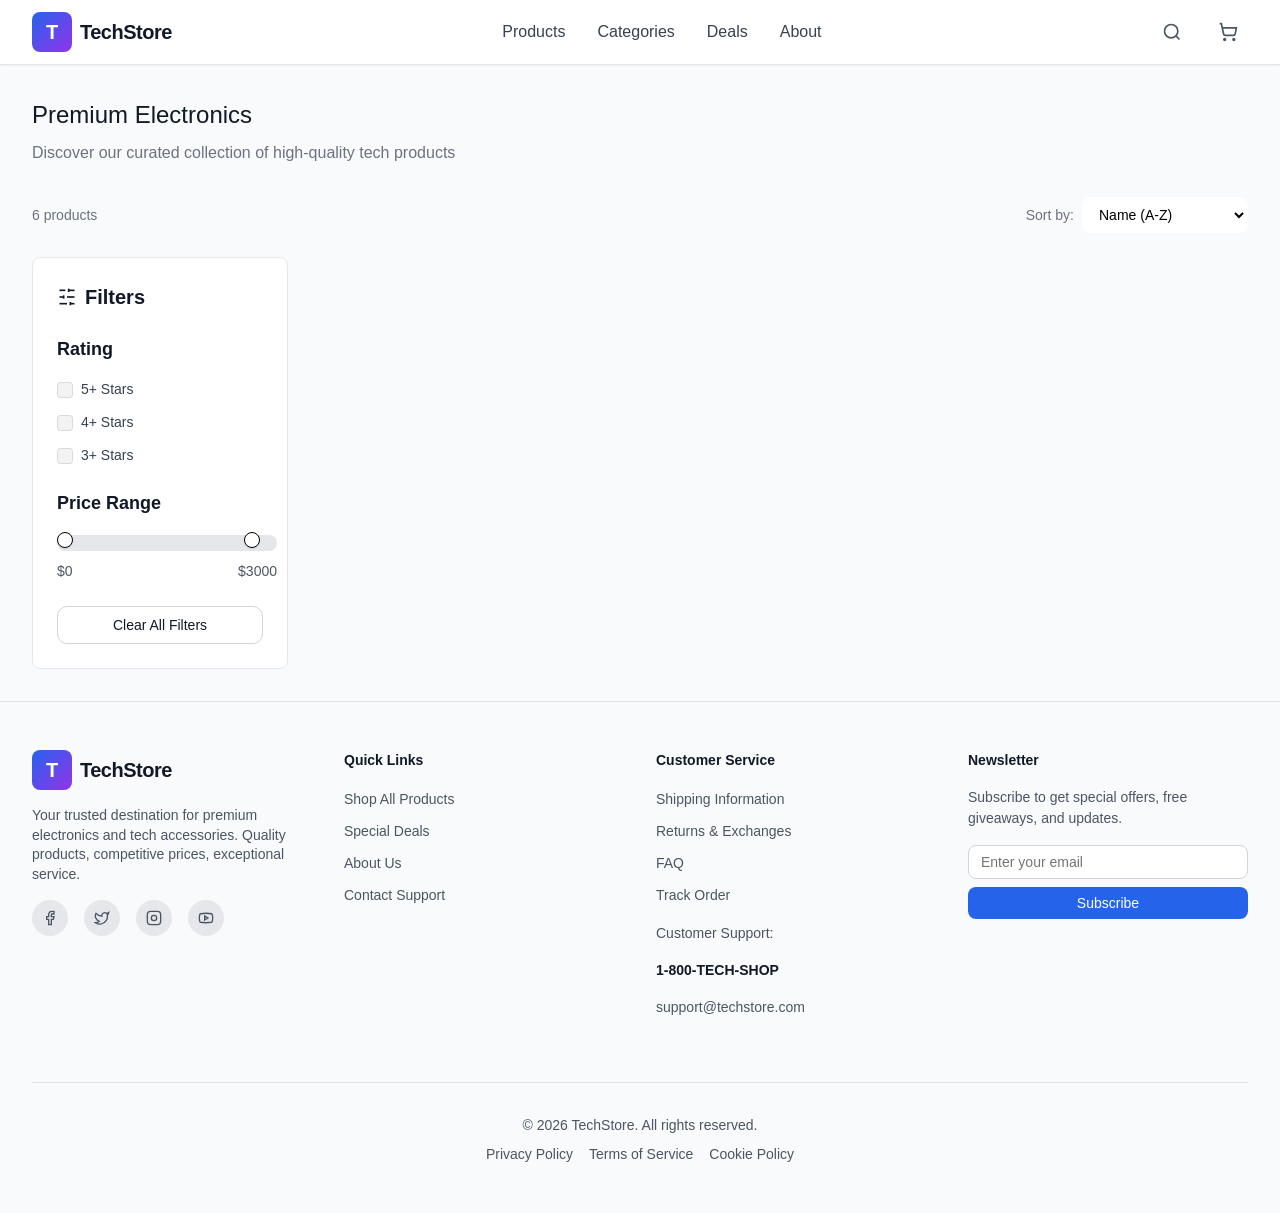
==== index.html @ acad9e9a "add catalog" ====
<!DOCTYPE html>
<html lang="en">
<head>
  <meta charset="UTF-8">
  <meta name="viewport" content="width=device-width, initial-scale=1.0">
  <title>E-commerce Website Design</title>

  <link rel="stylesheet" href="css/header.css">
  <link rel="stylesheet" href="css/footer.css">
  <link rel="stylesheet" href="css/catalog.css">
</head>
<body>

<div class="page-wrapper">

  <!--header-->
  <header class="site-header"></header>

  <!--main-->
  <main class="catalog-main">
    <div class="container">
      <div class="catalog-heading">
        <h1>Premium Electronics</h1>
        <p>Discover our curated collection of high-quality tech products</p>
      </div>
      <!-- toolbar -->
      <div class="catalog-toolbar">
        <div class="toolbar-left">
          <button class="filter-btn-mobile">
            <svg viewBox="0 0 24 24" fill="none" stroke="currentColor">
              <line x1="21" y1="4" x2="14" y2="4"></line>
              <line x1="10" y1="4" x2="3" y2="4"></line>
              <line x1="21" y1="12" x2="12" y2="12"></line>
              <line x1="8" y1="12" x2="3" y2="12"></line>
              <line x1="21" y1="20" x2="16" y2="20"></line>
              <line x1="12" y1="20" x2="3" y2="20"></line>
              <line x1="14" y1="2" x2="14" y2="6"></line>
              <line x1="8" y1="10" x2="8" y2="14"></line>
              <line x1="16" y1="18" x2="16" y2="22"></line>
            </svg>
            Filters
          </button>
          <span class="products-count" id="productsCount">6 products</span>
        </div>

        <div class="toolbar-right">
          <span>Sort by:</span>
          <select id="sortSelect" class="sort-select">
            <option value="name-az">Name (A-Z)</option>
            <option value="name-za">Name (Z-A)</option>
            <option value="price-asc">Price (Low to High)</option>
            <option value="price-desc">Price (High to Low)</option>
          </select>
        </div>
      </div>
      <!--sidebar + grid-->
      <div class="catalog-layout">
        <!-- sidebar filters -->
        <aside class="sidebar">
          <div class="sidebar-inner">
            <h2 class="sidebar-title">
              <svg viewBox="0 0 24 24" fill="none" stroke="currentColor">
                <line x1="21" y1="4" x2="14" y2="4"></line>
                <line x1="10" y1="4" x2="3" y2="4"></line>
                <line x1="21" y1="12" x2="12" y2="12"></line>
                <line x1="8" y1="12" x2="3" y2="12"></line>
                <line x1="21" y1="20" x2="16" y2="20"></line>
                <line x1="12" y1="20" x2="3" y2="20"></line>
                <line x1="14" y1="2" x2="14" y2="6"></line>
                <line x1="8" y1="10" x2="8" y2="14"></line>
                <line x1="16" y1="18" x2="16" y2="22"></line>
              </svg>
              Filters
            </h2>

            <div class="filters-group">
              <!-- rating -->
              <div class="filter-section">
                <h3>Rating</h3>
                <div class="rating-options">
                  <div class="rating-option">
                    <input type="checkbox" id="rating-5" class="custom-checkbox rating-checkbox" value="5">
                    <label for="rating-5">5+ Stars</label>
                  </div>
                  <div class="rating-option">
                    <input type="checkbox" id="rating-4" class="custom-checkbox rating-checkbox" value="4">
                    <label for="rating-4">4+ Stars</label>
                  </div>
                  <div class="rating-option">
                    <input type="checkbox" id="rating-3" class="custom-checkbox rating-checkbox" value="3">
                    <label for="rating-3">3+ Stars</label>
                  </div>
                </div>
              </div>
              <!-- price range -->
              <div class="price-range-section">
                <h3>Price Range</h3>
                <div class="range-track-wrapper">
                  <div class="range-track">
                    <div class="range-active" id="rangeActive"></div>
                  </div>
                  <input type="range" id="minRange" class="range-input" min="0" max="3000" value="0">
                  <input type="range" id="maxRange" class="range-input" min="0" max="3000" value="2750">
                </div>
                <div class="price-labels">
                  <span id="minPrice">$0</span>
                  <span id="maxPrice">$3000</span>
                </div>
              </div>

              <button class="clear-filters-btn" id="clearFilters">Clear All Filters</button>

            </div>
          </div>
        </aside>

        <!-- products grid js-->
        <div class="products-area">
          <div class="products-grid" id="productsGrid">

          </div>
        </div>

      </div>
    </div>
  </main>
  <!-- footer -->
  <footer class="site-footer"></footer>
</div>

<!-- mobile filter overlay -->
<div class="filter-overlay" id="filterOverlay"></div>

<!-- mobile filter drawer -->
<div class="filter-drawer" id="filterDrawer">
  <div class="filter-drawer-header">
    <h2>Filters</h2>
    <button class="filter-drawer-close" id="filterDrawerClose" aria-label="Close filters">&#x2715;</button>
  </div>
  <div class="filter-drawer-body">

    <!-- rating -->
    <div class="filter-section">
      <h3>Rating</h3>
      <div class="rating-options">
        <div class="rating-option">
          <input type="checkbox" id="mob-rating-5" class="custom-checkbox mob-rating-checkbox" value="5">
          <label for="mob-rating-5">5+ Stars</label>
        </div>
        <div class="rating-option">
          <input type="checkbox" id="mob-rating-4" class="custom-checkbox mob-rating-checkbox" value="4">
          <label for="mob-rating-4">4+ Stars</label>
        </div>
        <div class="rating-option">
          <input type="checkbox" id="mob-rating-3" class="custom-checkbox mob-rating-checkbox" value="3">
          <label for="mob-rating-3">3+ Stars</label>
        </div>
      </div>
    </div>

    <!-- price range -->
    <div class="price-range-section">
      <h3>Price Range</h3>
      <div class="range-track-wrapper">
        <div class="range-track">
          <div class="range-active" id="mob-rangeActive"></div>
        </div>
        <input type="range" id="mob-minRange" class="range-input" min="0" max="3000" value="0">
        <input type="range" id="mob-maxRange" class="range-input" min="0" max="3000" value="2750">
      </div>
      <div class="price-labels">
        <span id="mob-minPrice">$0</span>
        <span id="mob-maxPrice">$3000</span>
      </div>
    </div>

    <button class="clear-filters-btn filter-drawer-clear" id="mobClearFilters">Clear All Filters</button>
  </div>
</div>

<script src="js/loadComponents.js"></script>
<script src="js/cart.js"></script>
<script src="js/catalog.js"></script>
<script src="js/filterDrawer.js"></script>
</body>
</html>
---- css/header.css ----
.site-header {
  position: sticky;
  top: 0;
  background: #fff;
  z-index: 10;
  width: 100%;
  border-bottom: 1px solid rgba(0, 0, 0, 0.1);
  box-shadow: 0 1px 2px rgba(0, 0, 0, 0.05);
}

.header-inner {
  display: flex;
  align-items: center;
  justify-content: space-between;
  height: 64px;
}

/*logo*/
.logo {
  display: flex;
  align-items: center;
  gap: 8px;
  color: #111827;
  text-decoration: none;
}

.logo-icon {
  display: flex;
  align-items: center;
  justify-content: center;
  width: 40px;
  height: 40px;
  border-radius: 8px;
  background: linear-gradient(135deg, #2563eb, #9333ea);
  font-weight: 700;
  font-size: 20px;
  color: #fff;
  flex-shrink: 0;
}

.logo-text {
  font-weight: 700;
  font-size: 20px;
  letter-spacing: -0.025em;
  display: none;
}

@media (min-width: 640px) {
  .logo-text {
    display: inline-block;
  }
}

/*navi*/
.main-nav {
  display: none;
  align-items: center;
  gap: 32px;
}

@media (min-width: 768px) {
  .main-nav {
    display: flex;
  }
}

.main-nav a {
  color: #374151;
  text-decoration: none;
  font-size: 16px;
  transition: color 0.15s;
}

.main-nav a:hover {
  color: #2563eb;
}

/*search*/
.header-actions {
  display: flex;
  align-items: center;
  gap: 16px;
}

.icon-btn {
  display: flex;
  align-items: center;
  justify-content: center;
  width: 40px;
  height: 40px;
  border-radius: 50%;
  background: transparent;
  border: none;
  color: #4b5563;
  cursor: pointer;
  transition: background 0.15s, color 0.15s;
  text-decoration: none;
  position: relative;
}

/**/
.cart-badge {
  display: none;
  position: absolute;
  top: 2px;
  right: 2px;
  min-width: 17px;
  height: 17px;
  padding: 0 4px;
  border-radius: 9999px;
  background: #ef4444;
  color: #fff;
  font-size: 10px;
  font-weight: 700;
  line-height: 17px;
  text-align: center;
  pointer-events: none;
}

.cart-badge.visible {
  display: block;
}

.icon-btn:hover {
  background: #f3f4f6;
  color: #111827;
}

.icon-btn svg {
  width: 20px;
  height: 20px;
  stroke-width: 2;
  flex-shrink: 0;
}

.menu-btn {
  display: flex;
}

@media (min-width: 768px) {
  .menu-btn {
    display: none;
  }
}
---- css/footer.css ----
.site-footer {
  width: 100%;
  border-top: 1px solid rgba(0, 0, 0, 0.1);
  background: #f9fafb;
  padding: 48px 0;
}

.footer-grid {
  display: grid;
  grid-template-columns: 1fr;
  gap: 32px;
}

@media (min-width: 768px) {
  .footer-grid {
    grid-template-columns: repeat(2, 1fr);
  }
}

@media (min-width: 1024px) {
  .footer-grid {
    grid-template-columns: repeat(4, 1fr);
  }
}

/*coloum 1*/
.footer-brand {
  display: flex;
  flex-direction: column;
}

.footer-logo {
  display: flex;
  align-items: center;
  gap: 8px;
  margin-bottom: 16px;
}

.footer-logo-icon {
  display: flex;
  align-items: center;
  justify-content: center;
  width: 40px;
  height: 40px;
  border-radius: 8px;
  background: linear-gradient(135deg, #2563eb, #9333ea);
  font-weight: 700;
  font-size: 20px;
  color: #fff;
  flex-shrink: 0;
}

.footer-logo-text {
  font-weight: 700;
  font-size: 20px;
  letter-spacing: -0.025em;
}

.footer-desc {
  font-size: 14px;
  color: #4b5563;
  line-height: 1.4;
  margin-bottom: 16px;
}

/*coloum 2*/
.social-links {
  display: flex;
  gap: 16px;
}

.social-link {
  display: flex;
  align-items: center;
  justify-content: center;
  width: 36px;
  height: 36px;
  border-radius: 50%;
  background: #e5e7eb;
  color: #4b5563;
  text-decoration: none;
  transition: background 0.15s, color 0.15s;
}

.social-link:hover {
  background: #2563eb;
  color: #fff;
}

.social-link svg {
  width: 16px;
  height: 16px;
  stroke-width: 2;
}

/*coloums style*/
.footer-col h3 {
  font-weight: 600;
  margin-bottom: 16px;
  font-size: 14px;
}

.footer-links {
  list-style: none;
  display: flex;
  flex-direction: column;
  gap: 8px;
}

.footer-links a {
  color: #4b5563;
  text-decoration: none;
  font-size: 14px;
  transition: color 0.15s;
}

.footer-links a:hover {
  color: #2563eb;
}

/*contact info*/
.footer-contact {
  margin-top: 16px;
  font-size: 14px;
}

.footer-contact p {
  color: #4b5563;
  margin-bottom: 4px;
}

.footer-contact .phone {
  font-weight: 600;
  color: #111827;
}

/*newsletter*/
.footer-col p {
  font-size: 14px;
  color: #4b5563;
  margin-bottom: 16px;
}

.newsletter-form {
  display: flex;
  flex-direction: column;
  gap: 8px;
}

.newsletter-form input {
  padding: 8px 12px;
  border: 1px solid #d1d5db;
  border-radius: 8px;
  font-size: 14px;
  outline: none;
  font-family: inherit;
}

.newsletter-form input:focus {
  border-color: #9ca3af;
}

.newsletter-form button {
  padding: 8px 16px;
  background: #2563eb;
  color: #fff;
  border: none;
  border-radius: 8px;
  font-size: 14px;
  cursor: pointer;
  transition: background 0.15s;
  font-family: inherit;
}

.newsletter-form button:hover {
  background: #1d4ed8;
}

/*bottom bar*/
.footer-bottom {
  display: flex;
  flex-direction: column;
  align-items: center;
  text-align: center;
  margin-top: 48px;
  padding-top: 32px;
  border-top: 1px solid rgba(0, 0, 0, 0.1);
}

.footer-bottom p {
  font-size: 14px;
  color: #4b5563;
}

.footer-bottom-links {
  margin-top: 8px;
  display: flex;
  justify-content: center;
  gap: 16px;
}

.footer-bottom-links a {
  font-size: 14px;
  color: #4b5563;
  text-decoration: none;
  transition: color 0.15s;
}

.footer-bottom-links a:hover {
  color: #2563eb;
}
---- css/catalog.css ----
*,
*::before,
*::after {
  box-sizing: border-box;
  margin: 0;
  padding: 0;
}

body {
  font-family: -apple-system, BlinkMacSystemFont, "Segoe UI", Roboto, Helvetica, Arial, sans-serif;
  color: #111827;
  line-height: 1.5;
}

.page-wrapper {
  display: flex;
  min-height: 100vh;
  flex-direction: column;
}

.container {
  max-width: 1280px;
  margin: 0 auto;
  padding: 0 16px;
}

@media (min-width: 1488px) {
  .container {
    max-width: 1536px;
  }
}

@media (min-width: 1024px) {
  .container {
    padding: 0 32px;
  }
}

/* main */

.catalog-main {
  background: #f9fafb;
  flex: 1;
}

.catalog-main .container {
  padding-top: 32px;
  padding-bottom: 32px;
}

/* page heading */
.catalog-heading {
  margin-bottom: 32px;
}

.catalog-heading h1 {
  font-size: 24px;
  font-weight: 500;
  margin-bottom: 8px;
}

.catalog-heading p {
  color: #6b7280;
  margin-top: 8px;
}

/* toolbar */
.catalog-toolbar {
  display: flex;
  flex-direction: column;
  justify-content: space-between;
  align-items: flex-start;
  gap: 16px;
  margin-bottom: 24px;
}

@media (min-width: 640px) {
  .catalog-toolbar {
    flex-direction: row;
    align-items: center;
  }
}

.toolbar-left {
  display: flex;
  align-items: center;
  gap: 12px;
}

.filter-btn-mobile {
  display: flex;
  align-items: center;
  gap: 8px;
  padding: 8px 16px;
  border: 1px solid #e5e7eb;
  border-radius: 8px;
  background: #fff;
  color: #374151;
  cursor: pointer;
  font-size: 14px;
  font-family: inherit;
}

.filter-btn-mobile:hover {
  background: #f9fafb;
}

.filter-btn-mobile svg {
  width: 20px;
  height: 20px;
  stroke-width: 2;
  flex-shrink: 0;
}

@media (min-width: 1024px) {
  .filter-btn-mobile {
    display: none;
  }
}

.products-count {
  font-size: 14px;
  color: #6b7280;
}

.toolbar-right {
  display: flex;
  align-items: center;
  gap: 8px;
}

.toolbar-right span {
  font-size: 14px;
  color: #6b7280;
}

.sort-select {
  border-radius: 8px;
  padding: 8px 12px;
  font-size: 14px;
  background: #fff;
  border: 1px solid #ffffff;
  outline: none;
  cursor: pointer;
  transition: border-color 0.15s, box-shadow 0.15s;
  font-family: inherit;
}

.sort-select:focus {
  border-color: #9ca3af;
  box-shadow: 0 0 0 1px #9ca3af;
}

/*layout*/

.catalog-layout {
  display: flex;
  gap: 32px;
}

/*sidebar*/

.sidebar {
  display: none;
  width: 256px;
  flex-shrink: 0;
}

@media (min-width: 1024px) {
  .sidebar {
    display: block;
  }
}

.sidebar-inner {
  position: sticky;
  top: 96px;
  border-radius: 8px;
  border: 1px solid #e5e7eb;
  background: #fff;
  padding: 24px;
}

.sidebar-title {
  display: flex;
  align-items: center;
  gap: 8px;
  font-size: 20px;
  font-weight: 600;
  margin-bottom: 24px;
}

.sidebar-title svg {
  width: 20px;
  height: 20px;
  stroke-width: 2;
  flex-shrink: 0;
}

.filters-group {
  display: flex;
  flex-direction: column;
  gap: 24px;
}

/* rating filter */
.filter-section h3 {
  font-weight: 600;
  font-size: 18px;
  margin-bottom: 16px;
}

.rating-options {
  display: flex;
  flex-direction: column;
  gap: 12px;
}

.rating-option {
  display: flex;
  align-items: center;
  gap: 8px;
}

/* checkbox */
.custom-checkbox {
  appearance: none;
  -webkit-appearance: none;
  width: 16px;
  height: 16px;
  border: 1px solid #0000001a;
  border-radius: 4px;
  background: #f3f3f5;
  cursor: pointer;
  position: relative;
  flex-shrink: 0;
}

.custom-checkbox:checked {
  background: #000;
  border-color: #000;
}

.custom-checkbox:checked::after {
  content: '';
  position: absolute;
  left: 4.5px;
  top: 0.8px;
  width: 6px;
  height: 10px;
  border-right: 2px solid #fff;
  border-bottom: 2px solid #fff;
  transform: rotate(45deg);
}

.rating-option label {
  font-size: 14px;
  color: #374151;
  cursor: pointer;
  user-select: none;
}

/* price range */
.price-range-section {
  width: 220px;
}

.price-range-section h3 {
  font-weight: 600;
  font-size: 18px;
  margin-bottom: 16px;
}

.range-track-wrapper {
  position: relative;
  height: 20px;
  display: flex;
  align-items: center;
}

.range-track {
  position: absolute;
  width: 100%;
  height: 16px;
  background: #e5e7eb;
  border-radius: 9999px;
  overflow: hidden;
}

.range-active {
  position: absolute;
  height: 100%;
  background: #000;
}

.range-input {
  position: absolute;
  width: 100%;
  height: 0;
  appearance: none;
  -webkit-appearance: none;
  background: none;
  pointer-events: none;
}

.range-input::-webkit-slider-thumb {
  -webkit-appearance: none;
  appearance: none;
  pointer-events: all;
  width: 16px;
  height: 16px;
  background: #fff;
  border: 1px solid #000;
  border-radius: 9999px;
  cursor: pointer;
  margin-top: -7px;
  box-shadow: 0 1px 2px rgba(0, 0, 0, 0.1);
}

.range-input::-webkit-slider-thumb:hover {
  box-shadow: 0 0 0 4px rgba(0, 0, 0, 0.1);
}

.range-input::-moz-range-thumb {
  pointer-events: all;
  width: 15px;
  height: 15px;
  background: #fff;
  border: 1px solid #000;
  border-radius: 9999px;
  cursor: pointer;
}

.price-labels {
  display: flex;
  justify-content: space-between;
  font-size: 14px;
  color: #4b5563;
  margin-top: 8px;
}

.clear-filters-btn {
  width: 100%;
  padding: 10px 16px;
  font-size: 14px;
  font-family: inherit;
  color: #111827;
  background: #fff;
  border: 1px solid #d1d5db;
  border-radius: 10px;
  cursor: pointer;
  text-align: center;
}

.clear-filters-btn:hover {
  background-color: #f3f3f5;
}

/* product grid*/

.products-area {
  flex: 1;
  min-width: 0;
}

.products-grid {
  display: grid;
  grid-template-columns: 1fr;
  gap: 24px;
}

@media (min-width: 640px) {
  .products-grid {
    grid-template-columns: repeat(2, 1fr);
  }
}

@media (min-width: 1024px) {
  .products-grid {
    grid-template-columns: repeat(3, 1fr);
  }
}

/*product card*/

.product-card {
  display: block;
  background: #fff;
  border-radius: 8px;
  overflow: hidden;
  box-shadow: 0 1px 2px rgba(0, 0, 0, 0.05);
  text-decoration: none;
  color: inherit;
  transition: box-shadow 0.2s;
}

.product-card:hover {
  box-shadow: 0 4px 6px rgba(0, 0, 0, 0.1);
}

.product-image {
  aspect-ratio: 1 / 1;
  overflow: hidden;
  background: #f3f4f6;
}

.product-image img {
  width: 100%;
  height: 100%;
  object-fit: cover;
  transition: transform 0.3s;
  display: block;
}

.product-card:hover .product-image img {
  transform: scale(1.05);
}

.product-info {
  padding: 16px;
}

.product-name {
  font-weight: 500;
  color: #111827;
  margin-bottom: 4px;
  font-size: 14px;
}

.product-rating {
  display: flex;
  align-items: center;
  gap: 8px;
  margin-bottom: 8px;
}

.stars {
  display: flex;
  font-size: 16px;
  line-height: 1;
}

.star-full {
  color: #facc15;
}

.star-empty {
  color: #d1d5db;
}

.rating-value {
  font-size: 14px;
  color: #6b7280;
}

.product-meta {
  display: flex;
  align-items: center;
  justify-content: space-between;
}

.product-price {
  font-size: 18px;
  font-weight: 700;
  color: #111827;
}

.product-category {
  font-size: 14px;
  color: #6b7280;
}

/* no results message */
.no-results {
  grid-column: 1 / -1;
  text-align: center;
  padding: 80px 0;
}

.no-results-title {
  font-size: 18px;
  font-weight: 500;
  color: #6b7280;
  margin: 0 0 8px;
}

.no-results-sub {
  font-size: 14px;
  color: #6b7280;
  margin: 0;
}

/*mobile filters*/

.filter-overlay {
  display: none;
  position: fixed;
  inset: 0;
  background: rgba(0, 0, 0, 0.5);
  z-index: 100;
  opacity: 0;
  transition: opacity 0.3s ease;
}

.filter-overlay.active {
  display: block;
  opacity: 1;
}

.filter-drawer {
  position: fixed;
  top: 0;
  left: 0;
  height: 100vh;
  width: 300px;
  max-width: 85vw;
  background: #fff;
  z-index: 101;
  display: flex;
  flex-direction: column;
  transform: translateX(-100%);
  transition: transform 0.3s ease;
  overflow-y: auto;
}

.filter-drawer.open {
  transform: translateX(0);
}

.filter-drawer-header {
  display: flex;
  align-items: center;
  justify-content: space-between;
  padding: 20px 24px;
  border-bottom: 1px solid #e5e7eb;
  flex-shrink: 0;
}

.filter-drawer-header h2 {
  font-size: 18px;
  font-weight: 600;
  margin: 0;
}

.filter-drawer-close {
  background: none;
  border: none;
  font-size: 20px;
  color: #6b7280;
  cursor: pointer;
  padding: 4px;
  line-height: 1;
  transition: color 0.15s;
}

.filter-drawer-close:hover {
  color: #111827;
}

.filter-drawer-body {
  padding: 24px;
  display: flex;
  flex-direction: column;
  gap: 28px;
  flex: 1;
}

.filter-drawer-clear {
  margin-top: auto;
  padding: 12px;
  border: 1px solid #e5e7eb;
  border-radius: 8px;
  text-align: center;
  width: 100%;
}
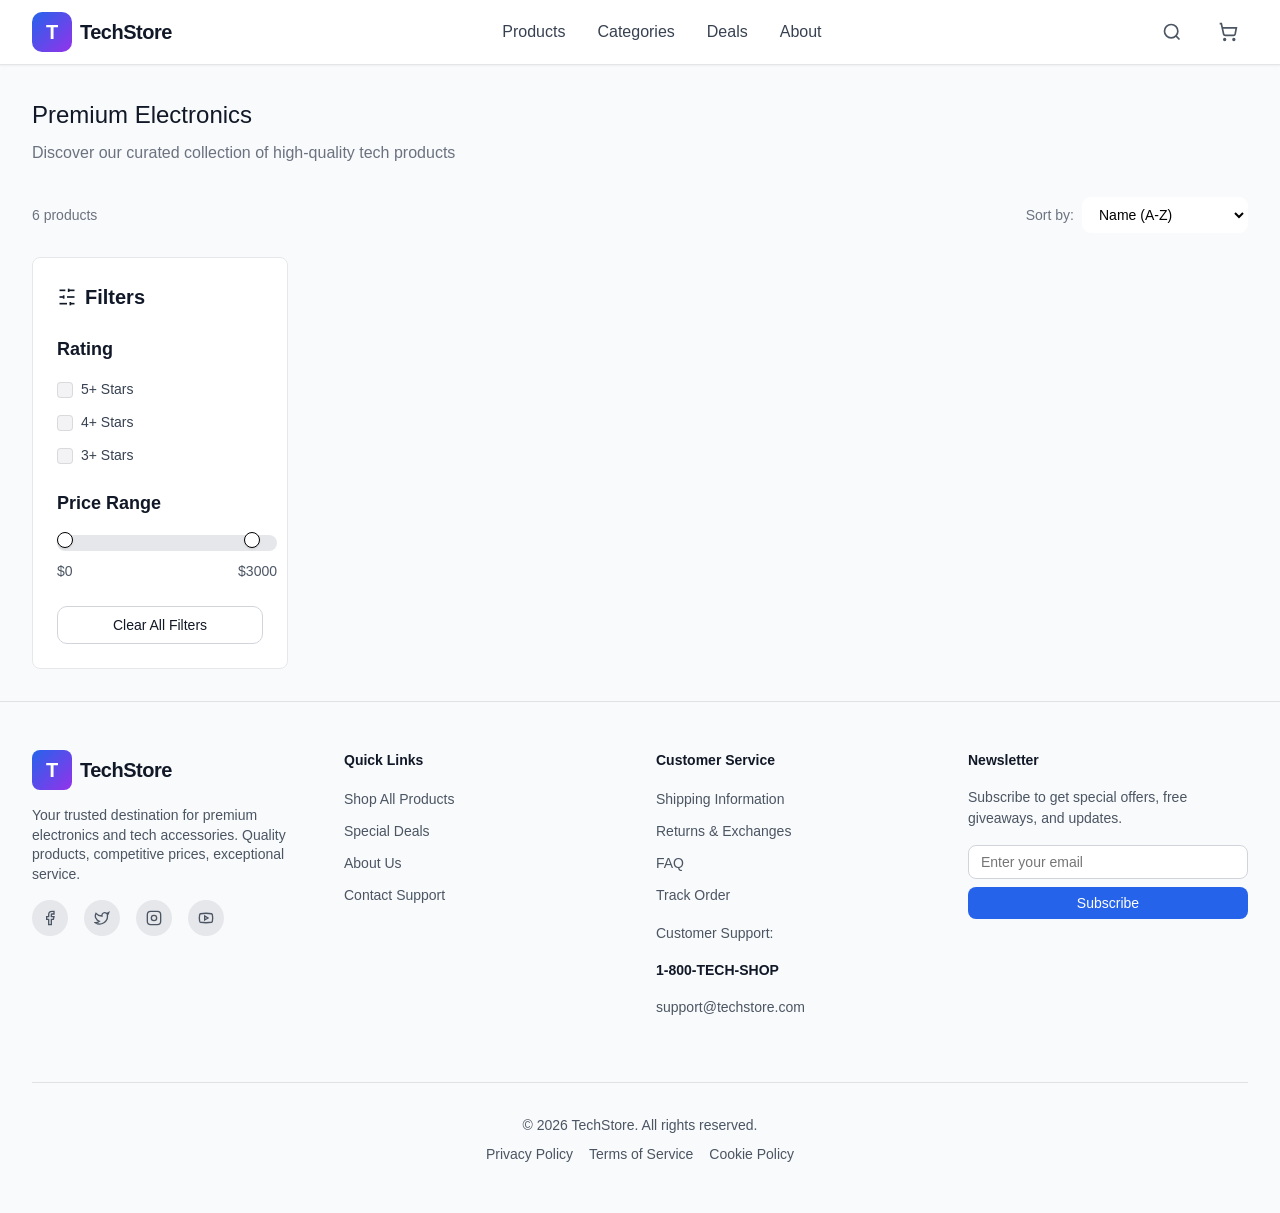
==== commit 0d2ed8bf: "add js logic in header, update loading of components and css of header" ====
--- a/index.html
+++ b/index.html
@@ -8,6 +8,7 @@
   <link rel="stylesheet" href="css/header.css">
   <link rel="stylesheet" href="css/footer.css">
   <link rel="stylesheet" href="css/catalog.css">
+  <link rel="stylesheet" href="css/productCard.css">
 </head>
 <body>
 
@@ -179,7 +180,7 @@
 </div>
 
 <script src="js/loadComponents.js"></script>
-<script src="js/cart.js"></script>
+<script src="js/header.js"></script>
 <script src="js/catalog.js"></script>
 <script src="js/filterDrawer.js"></script>
 </body>
--- a/css/header.css
+++ b/css/header.css
@@ -30,7 +30,7 @@
   justify-content: center;
   width: 40px;
   height: 40px;
-  border-radius: 8px;
+  border-radius: 10px;
   background: linear-gradient(135deg, #2563eb, #9333ea);
   font-weight: 700;
   font-size: 20px;
@@ -98,7 +98,7 @@
   position: relative;
 }
 
-/**/
+/*cart*/
 .cart-badge {
   display: none;
   position: absolute;
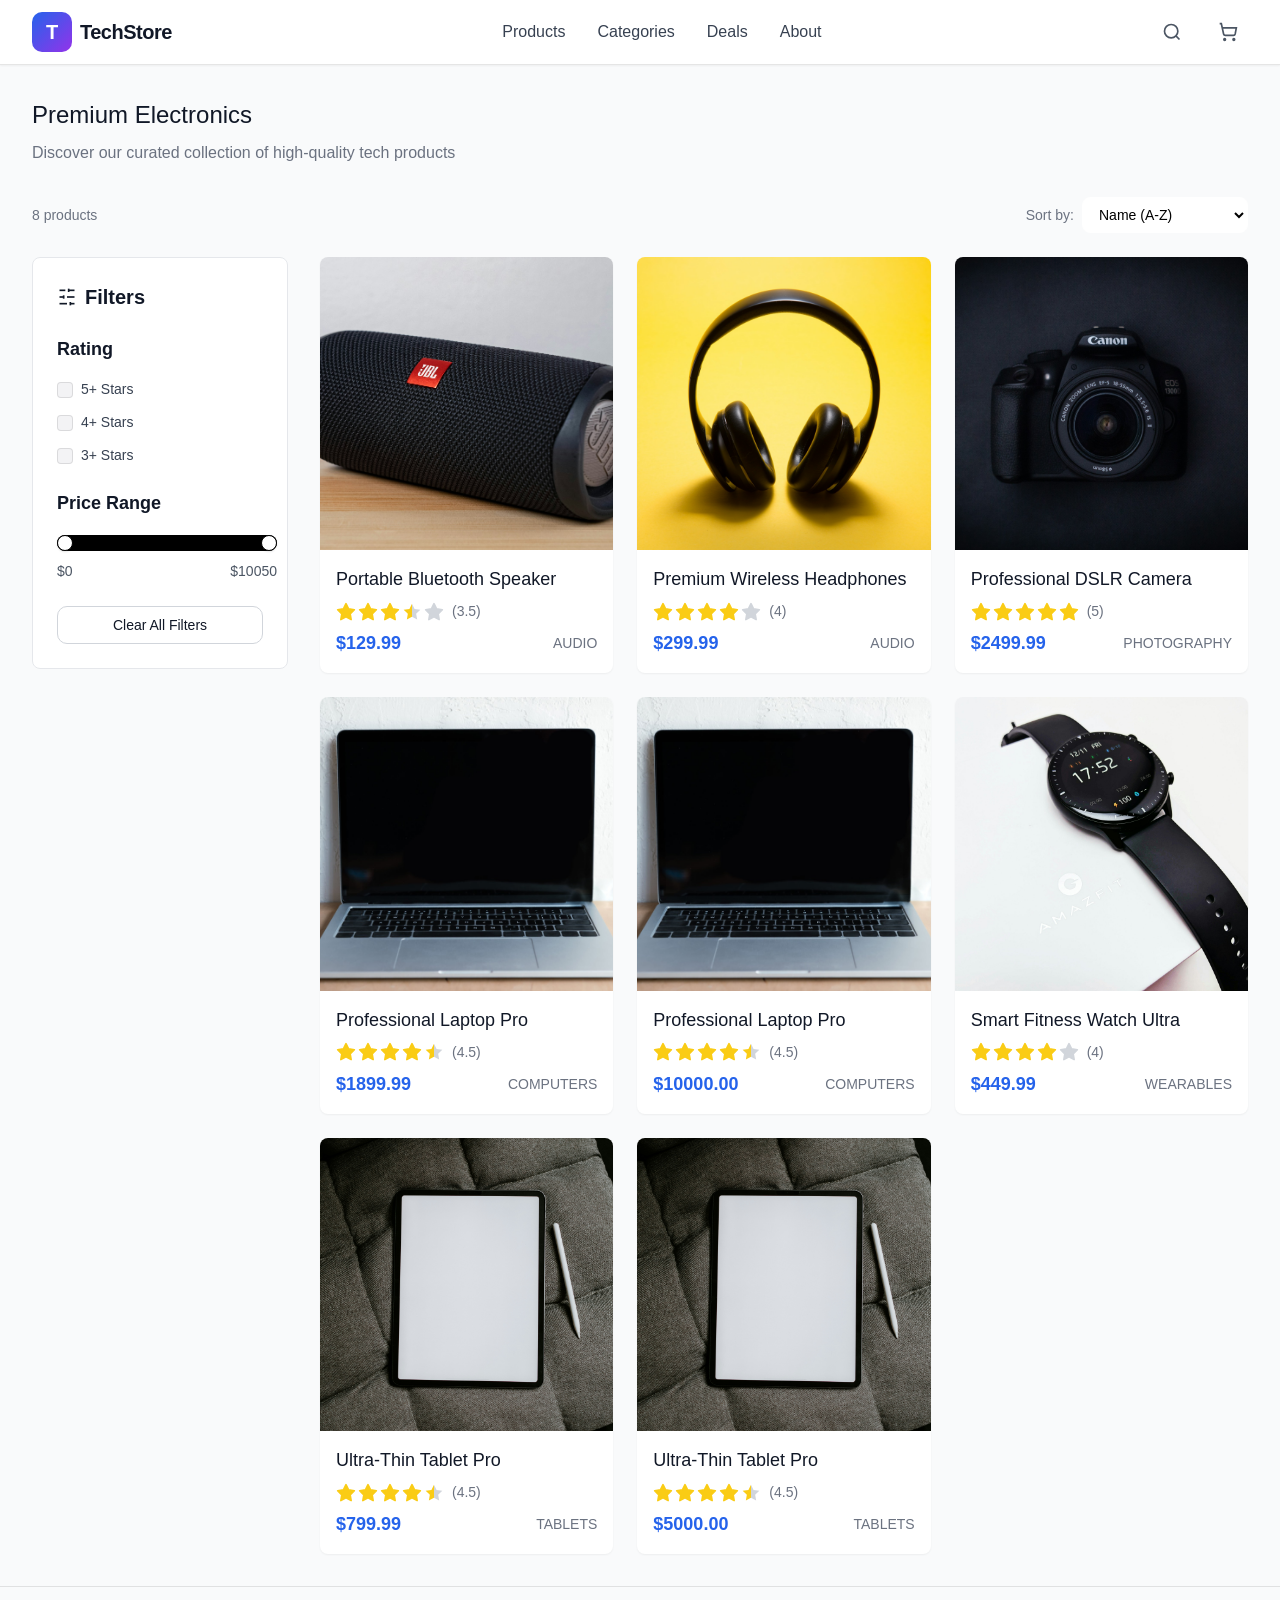
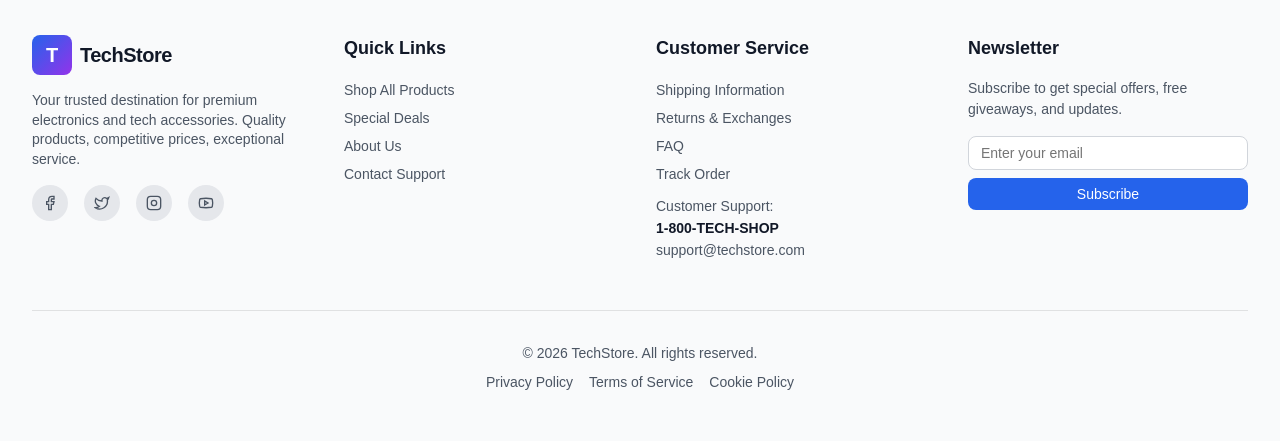
==== commit 8e0ec51c: "add sort by category" ====
--- a/index.html
+++ b/index.html
@@ -21,8 +21,8 @@
   <main class="catalog-main">
     <div class="container">
       <div class="catalog-heading">
-        <h1>Premium Electronics</h1>
-        <p>Discover our curated collection of high-quality tech products</p>
+        <h1 id="catalogTitle">Premium Electronics</h1>
+        <p id="catalogSubtitle">Discover our curated collection of high-quality tech products</p>
       </div>
       <!-- toolbar -->
       <div class="catalog-toolbar">
--- a/css/header.css
+++ b/css/header.css
@@ -102,16 +102,16 @@
 .cart-badge {
   display: none;
   position: absolute;
-  top: 2px;
-  right: 2px;
+  top: -3px;
+  left: 25px;
   min-width: 17px;
   height: 17px;
   padding: 0 4px;
   border-radius: 9999px;
-  background: #ef4444;
+  background: #155dfc;
   color: #fff;
   font-size: 10px;
-  font-weight: 700;
+  font-weight: 500;
   line-height: 17px;
   text-align: center;
   pointer-events: none;
@@ -119,11 +119,6 @@
 
 .cart-badge.visible {
   display: block;
-}
-
-.icon-btn:hover {
-  background: #f3f4f6;
-  color: #111827;
 }
 
 .icon-btn svg {
@@ -142,3 +137,63 @@
     display: none;
   }
 }
+
+/* mobile nav drawer */
+.mobile-nav {
+  display: none;
+  position: fixed;
+  top: 64px;
+  left: 0;
+  right: 0;
+  z-index: 9;
+  background: #fff;
+  overflow: hidden;
+  max-height: 0;
+  transition: max-height 0.3s ease;
+  box-shadow: 0 8px 16px rgba(0, 0, 0, 0.08);
+}
+
+.mobile-nav::before {
+  content: '';
+  display: block;
+  height: 1px;
+  background: #e5e7eb;
+  margin: 0 16px;
+}
+
+.mobile-nav.open {
+  max-height: 400px;
+}
+
+@media (max-width: 767px) {
+  .mobile-nav {
+    display: block;
+  }
+}
+
+.mobile-nav-links {
+  display: flex;
+  flex-direction: column;
+  padding: 8px 0;
+}
+
+.mobile-nav-links a {
+  padding: 8px 16px;
+  color: #364153;
+  text-decoration: none;
+  font-size: 16px;
+  font-weight: 400;
+  transition: background 0.15s, color 0.15s;
+}
+
+@media (hover: hover) {
+  .mobile-nav-links a:hover {
+    background: #f9fafb;
+    color: #2563eb;
+  }
+
+  .icon-btn:hover {
+    background: #f3f4f6;
+    color: #111827;
+  }
+}
--- a/css/footer.css
+++ b/css/footer.css
@@ -97,14 +97,14 @@
 .footer-col h3 {
   font-weight: 600;
   margin-bottom: 16px;
-  font-size: 14px;
+  font-size: 18px;
 }
 
 .footer-links {
   list-style: none;
   display: flex;
   flex-direction: column;
-  gap: 8px;
+  gap: 4px;
 }
 
 .footer-links a {
@@ -120,16 +120,18 @@
 
 /*contact info*/
 .footer-contact {
-  margin-top: 16px;
-  font-size: 14px;
-}
-
-.footer-contact p {
-  color: #4b5563;
-  margin-bottom: 4px;
-}
-
-.footer-contact .phone {
+  margin-top: 10px;
+  font-size: 14px;
+}
+
+.footer-col .footer-contact p {
+  color: #4b5563;
+  margin-top: 0;
+  margin-bottom: 1px;
+}
+
+.footer-col .footer-contact .phone {
+  margin-bottom: 1px;
   font-weight: 600;
   color: #111827;
 }
--- a/css/catalog.css
+++ b/css/catalog.css
@@ -296,7 +296,7 @@
 .range-input {
   position: absolute;
   width: 100%;
-  height: 0;
+  height: 100%;
   appearance: none;
   -webkit-appearance: none;
   background: none;
@@ -313,7 +313,6 @@
   border: 1px solid #000;
   border-radius: 9999px;
   cursor: pointer;
-  margin-top: -7px;
   box-shadow: 0 1px 2px rgba(0, 0, 0, 0.1);
 }
 
@@ -379,115 +378,6 @@
   .products-grid {
     grid-template-columns: repeat(3, 1fr);
   }
-}
-
-/*product card*/
-
-.product-card {
-  display: block;
-  background: #fff;
-  border-radius: 8px;
-  overflow: hidden;
-  box-shadow: 0 1px 2px rgba(0, 0, 0, 0.05);
-  text-decoration: none;
-  color: inherit;
-  transition: box-shadow 0.2s;
-}
-
-.product-card:hover {
-  box-shadow: 0 4px 6px rgba(0, 0, 0, 0.1);
-}
-
-.product-image {
-  aspect-ratio: 1 / 1;
-  overflow: hidden;
-  background: #f3f4f6;
-}
-
-.product-image img {
-  width: 100%;
-  height: 100%;
-  object-fit: cover;
-  transition: transform 0.3s;
-  display: block;
-}
-
-.product-card:hover .product-image img {
-  transform: scale(1.05);
-}
-
-.product-info {
-  padding: 16px;
-}
-
-.product-name {
-  font-weight: 500;
-  color: #111827;
-  margin-bottom: 4px;
-  font-size: 14px;
-}
-
-.product-rating {
-  display: flex;
-  align-items: center;
-  gap: 8px;
-  margin-bottom: 8px;
-}
-
-.stars {
-  display: flex;
-  font-size: 16px;
-  line-height: 1;
-}
-
-.star-full {
-  color: #facc15;
-}
-
-.star-empty {
-  color: #d1d5db;
-}
-
-.rating-value {
-  font-size: 14px;
-  color: #6b7280;
-}
-
-.product-meta {
-  display: flex;
-  align-items: center;
-  justify-content: space-between;
-}
-
-.product-price {
-  font-size: 18px;
-  font-weight: 700;
-  color: #111827;
-}
-
-.product-category {
-  font-size: 14px;
-  color: #6b7280;
-}
-
-/* no results message */
-.no-results {
-  grid-column: 1 / -1;
-  text-align: center;
-  padding: 80px 0;
-}
-
-.no-results-title {
-  font-size: 18px;
-  font-weight: 500;
-  color: #6b7280;
-  margin: 0 0 8px;
-}
-
-.no-results-sub {
-  font-size: 14px;
-  color: #6b7280;
-  margin: 0;
 }
 
 /*mobile filters*/
--- a/css/productCard.css
+++ b/css/productCard.css
@@ -0,0 +1,104 @@
+.product-card {
+  display: block;
+  background: #fff;
+  border-radius: 8px;
+  overflow: hidden;
+  box-shadow: 0 1px 2px rgba(0, 0, 0, 0.05);
+  text-decoration: none;
+  color: inherit;
+  transition: box-shadow 0.2s;
+}
+
+.product-card:hover {
+  box-shadow: 0 4px 6px rgba(0, 0, 0, 0.1);
+}
+
+.product-image {
+  aspect-ratio: 1 / 1;
+  overflow: hidden;
+  background: #f3f4f6;
+}
+
+.product-image img {
+  width: 100%;
+  height: 100%;
+  object-fit: cover;
+  transition: transform 0.3s;
+  display: block;
+}
+
+.product-card:hover .product-image img {
+  transform: scale(1.05);
+}
+
+.product-info {
+  padding: 16px;
+}
+
+.product-name {
+  font-weight: 500;
+  color: #111827;
+  margin-bottom: 8px;
+  font-size: 18px;
+}
+
+.product-rating {
+  display: flex;
+  align-items: center;
+  gap: 8px;
+  margin-bottom: 8px;
+}
+
+.stars {
+  display: flex;
+  align-items: center;
+  gap: 2px;
+}
+
+.star-svg {
+  width: 20px;
+  height: 20px;
+  flex-shrink: 0;
+}
+
+.rating-value {
+  font-size: 14px;
+  color: #6b7280;
+}
+
+.product-meta {
+  display: flex;
+  align-items: center;
+  justify-content: space-between;
+}
+
+.product-price {
+  font-size: 18px;
+  font-weight: 700;
+  color: #2563eb;
+}
+
+.product-category {
+  font-size: 14px;
+  color: #6b7280;
+}
+
+/* no results message */
+.no-results {
+  grid-column: 1 / -1;
+  text-align: center;
+  padding: 80px 0;
+}
+
+.no-results-title {
+  font-size: 18px;
+  font-weight: 500;
+  color: #6b7280;
+  margin: 0 0 8px;
+}
+
+.no-results-sub {
+  font-size: 14px;
+  color: #6b7280;
+  margin: 0;
+}
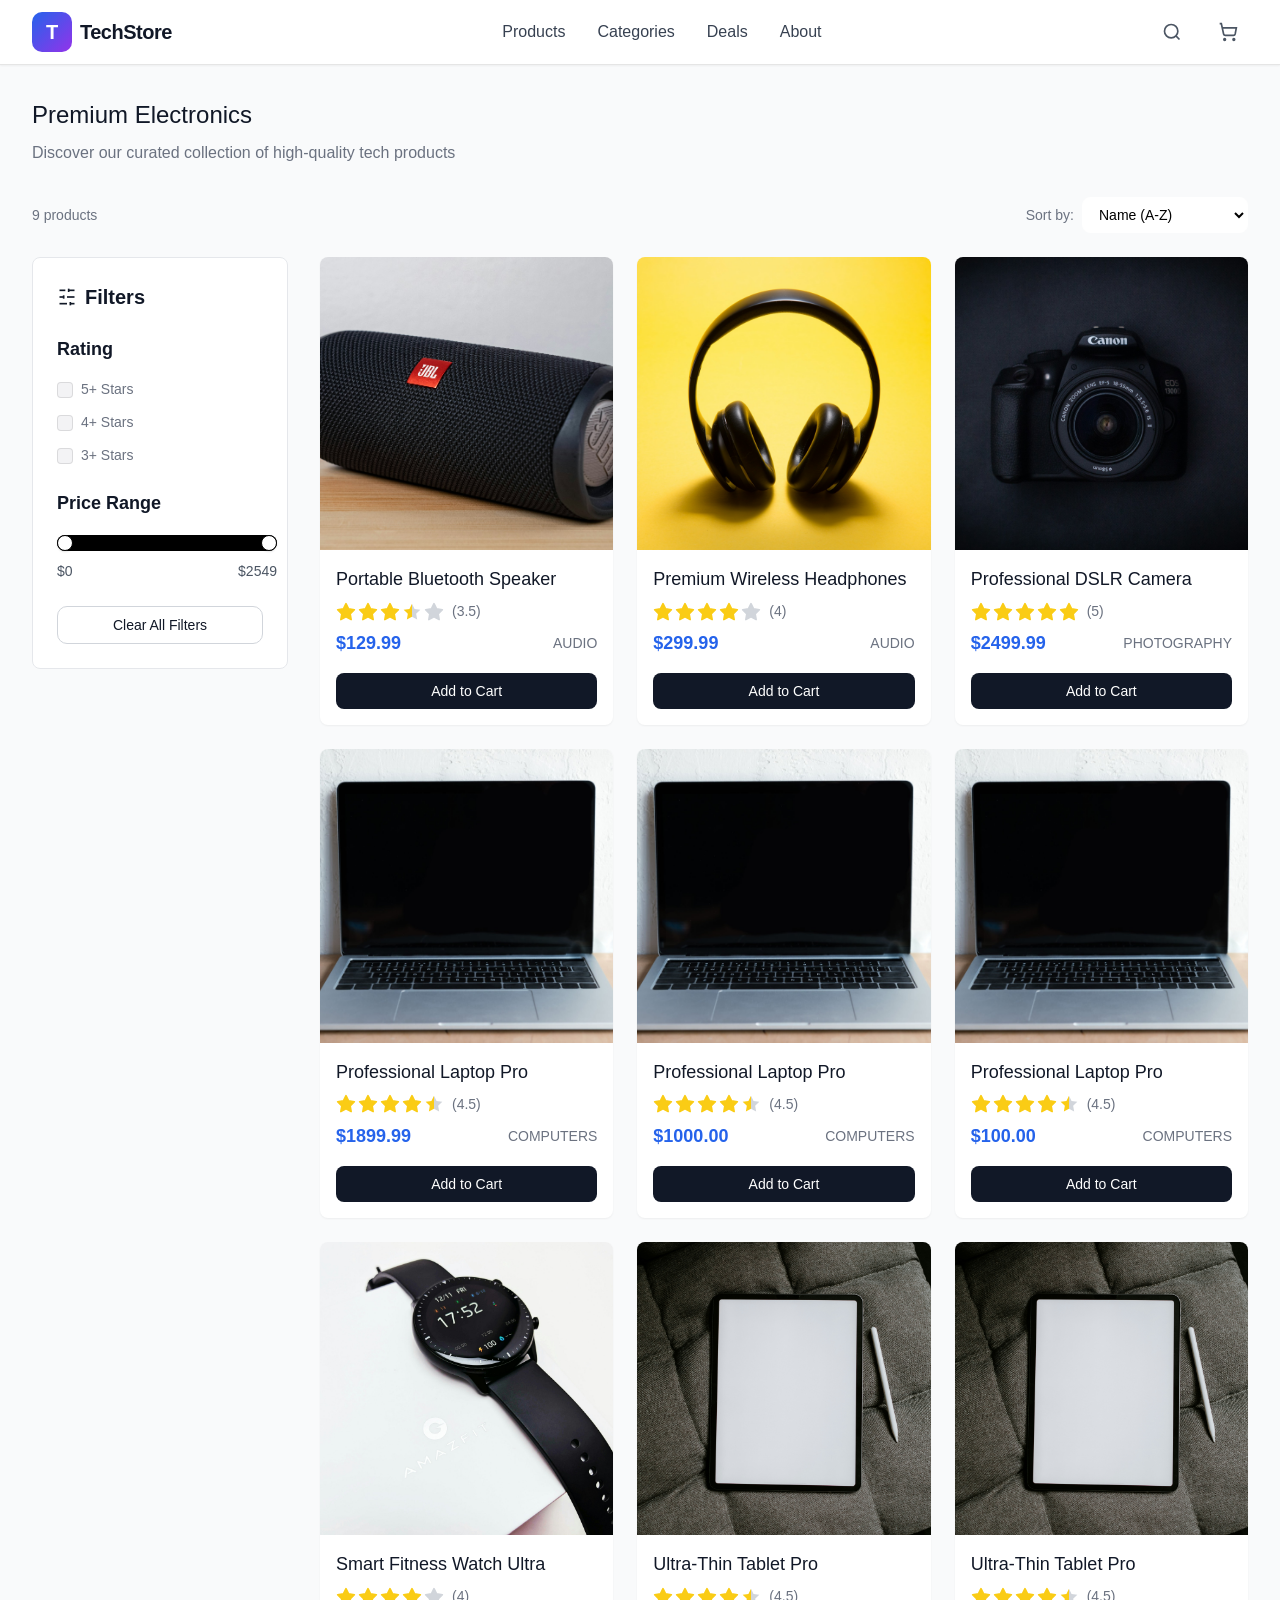
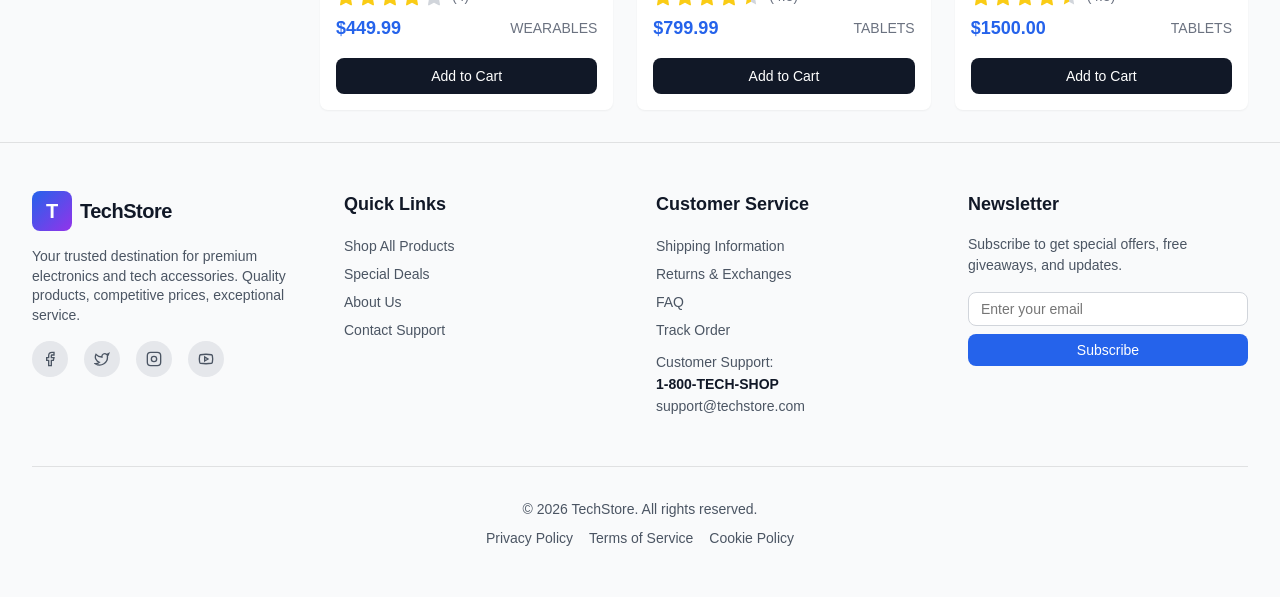
==== commit e3a8133e: "color to :root in css, add button add to cart in prodCard in catalog, shared functions in codeDeals" ====
--- a/index.html
+++ b/index.html
@@ -181,6 +181,7 @@
 
 <script src="js/loadComponents.js"></script>
 <script src="js/header.js"></script>
+<script src="js/codeDeals.js"></script>
 <script src="js/catalog.js"></script>
 <script src="js/filterDrawer.js"></script>
 </body>
--- a/css/header.css
+++ b/css/header.css
@@ -1,7 +1,20 @@
+:root {
+  --clr-white: #fff;
+  --clr-text-primary: #111827;
+  --clr-text-secondary:#374151;
+  --clr-text-muted:#4b5563;
+  --clr-bg-page:#f9fafb;
+  --clr-bg-subtle:#f3f4f6;
+  --clr-border:#e5e7eb;
+  --clr-blue:#2563eb;
+  --clr-blue-badge:#155dfc;
+  --gradient-brand: linear-gradient(135deg, #2563eb, #9333ea);
+}
+
 .site-header {
   position: sticky;
   top: 0;
-  background: #fff;
+  background: var(--clr-white);
   z-index: 10;
   width: 100%;
   border-bottom: 1px solid rgba(0, 0, 0, 0.1);
@@ -20,7 +33,7 @@
   display: flex;
   align-items: center;
   gap: 8px;
-  color: #111827;
+  color: var(--clr-text-primary);
   text-decoration: none;
 }
 
@@ -31,10 +44,10 @@
   width: 40px;
   height: 40px;
   border-radius: 10px;
-  background: linear-gradient(135deg, #2563eb, #9333ea);
+  background: var(--gradient-brand);
   font-weight: 700;
   font-size: 20px;
-  color: #fff;
+  color: var(--clr-white);
   flex-shrink: 0;
 }
 
@@ -65,14 +78,14 @@
 }
 
 .main-nav a {
-  color: #374151;
+  color: var(--clr-text-secondary);
   text-decoration: none;
   font-size: 16px;
   transition: color 0.15s;
 }
 
 .main-nav a:hover {
-  color: #2563eb;
+  color: var(--clr-blue);
 }
 
 /*search*/
@@ -91,7 +104,7 @@
   border-radius: 50%;
   background: transparent;
   border: none;
-  color: #4b5563;
+  color: var(--clr-text-muted);
   cursor: pointer;
   transition: background 0.15s, color 0.15s;
   text-decoration: none;
@@ -108,8 +121,8 @@
   height: 17px;
   padding: 0 4px;
   border-radius: 9999px;
-  background: #155dfc;
-  color: #fff;
+  background: var(--clr-blue-badge);
+  color: var(--clr-white);
   font-size: 10px;
   font-weight: 500;
   line-height: 17px;
@@ -146,7 +159,7 @@
   left: 0;
   right: 0;
   z-index: 9;
-  background: #fff;
+  background: var(--clr-white);
   overflow: hidden;
   max-height: 0;
   transition: max-height 0.3s ease;
@@ -157,7 +170,7 @@
   content: '';
   display: block;
   height: 1px;
-  background: #e5e7eb;
+  background: var(--clr-border);
   margin: 0 16px;
 }
 
@@ -179,7 +192,7 @@
 
 .mobile-nav-links a {
   padding: 8px 16px;
-  color: #364153;
+  color: var(--clr-text-secondary);
   text-decoration: none;
   font-size: 16px;
   font-weight: 400;
@@ -188,12 +201,12 @@
 
 @media (hover: hover) {
   .mobile-nav-links a:hover {
-    background: #f9fafb;
-    color: #2563eb;
+    background: var(--clr-bg-page);
+    color: var(--clr-blue);
   }
 
   .icon-btn:hover {
-    background: #f3f4f6;
-    color: #111827;
-  }
-}
+    background: var(--clr-bg-subtle);
+    color: var(--clr-text-primary);
+  }
+}
--- a/css/footer.css
+++ b/css/footer.css
@@ -1,7 +1,20 @@
+:root {
+  --clr-white:        #fff;
+  --clr-text-primary: #111827;
+  --clr-text-muted:   #4b5563;
+  --clr-text-faint:   #9ca3af;
+  --clr-bg-page:      #f9fafb;
+  --clr-border:       #e5e7eb;
+  --clr-border-light: #d1d5db;
+  --clr-blue:         #2563eb;
+  --clr-blue-hover:   #1d4ed8;
+  --gradient-brand:   linear-gradient(135deg, #2563eb, #9333ea);
+}
+
 .site-footer {
   width: 100%;
   border-top: 1px solid rgba(0, 0, 0, 0.1);
-  background: #f9fafb;
+  background: var(--clr-bg-page);
   padding: 48px 0;
 }
 
@@ -43,10 +56,10 @@
   width: 40px;
   height: 40px;
   border-radius: 8px;
-  background: linear-gradient(135deg, #2563eb, #9333ea);
+  background: var(--gradient-brand);
   font-weight: 700;
   font-size: 20px;
-  color: #fff;
+  color: var(--clr-white);
   flex-shrink: 0;
 }
 
@@ -58,7 +71,7 @@
 
 .footer-desc {
   font-size: 14px;
-  color: #4b5563;
+  color: var(--clr-text-muted);
   line-height: 1.4;
   margin-bottom: 16px;
 }
@@ -76,15 +89,15 @@
   width: 36px;
   height: 36px;
   border-radius: 50%;
-  background: #e5e7eb;
-  color: #4b5563;
+  background: var(--clr-border);
+  color: var(--clr-text-muted);
   text-decoration: none;
   transition: background 0.15s, color 0.15s;
 }
 
 .social-link:hover {
-  background: #2563eb;
-  color: #fff;
+  background: var(--clr-blue);
+  color: var(--clr-white);
 }
 
 .social-link svg {
@@ -108,14 +121,14 @@
 }
 
 .footer-links a {
-  color: #4b5563;
+  color: var(--clr-text-muted);
   text-decoration: none;
   font-size: 14px;
   transition: color 0.15s;
 }
 
 .footer-links a:hover {
-  color: #2563eb;
+  color: var(--clr-blue);
 }
 
 /*contact info*/
@@ -125,7 +138,7 @@
 }
 
 .footer-col .footer-contact p {
-  color: #4b5563;
+  color: var(--clr-text-muted);
   margin-top: 0;
   margin-bottom: 1px;
 }
@@ -133,13 +146,13 @@
 .footer-col .footer-contact .phone {
   margin-bottom: 1px;
   font-weight: 600;
-  color: #111827;
+  color: var(--clr-text-primary);
 }
 
 /*newsletter*/
 .footer-col p {
   font-size: 14px;
-  color: #4b5563;
+  color: var(--clr-text-muted);
   margin-bottom: 16px;
 }
 
@@ -151,7 +164,7 @@
 
 .newsletter-form input {
   padding: 8px 12px;
-  border: 1px solid #d1d5db;
+  border: 1px solid var(--clr-border-light);
   border-radius: 8px;
   font-size: 14px;
   outline: none;
@@ -159,13 +172,13 @@
 }
 
 .newsletter-form input:focus {
-  border-color: #9ca3af;
+  border-color: var(--clr-text-faint);
 }
 
 .newsletter-form button {
   padding: 8px 16px;
-  background: #2563eb;
-  color: #fff;
+  background: var(--clr-blue);
+  color: var(--clr-white);
   border: none;
   border-radius: 8px;
   font-size: 14px;
@@ -175,7 +188,7 @@
 }
 
 .newsletter-form button:hover {
-  background: #1d4ed8;
+  background: var(--clr-blue-hover);
 }
 
 /*bottom bar*/
@@ -191,7 +204,7 @@
 
 .footer-bottom p {
   font-size: 14px;
-  color: #4b5563;
+  color: var(--clr-text-muted);
 }
 
 .footer-bottom-links {
@@ -203,11 +216,11 @@
 
 .footer-bottom-links a {
   font-size: 14px;
-  color: #4b5563;
+  color: var(--clr-text-muted);
   text-decoration: none;
   transition: color 0.15s;
 }
 
 .footer-bottom-links a:hover {
-  color: #2563eb;
-}
+  color: var(--clr-blue);
+}
--- a/css/catalog.css
+++ b/css/catalog.css
@@ -1,3 +1,14 @@
+:root {
+  --clr-white:          #fff;
+  --clr-text-secondary: #374151;
+  --clr-text-subtle:    #6b7280;
+  --clr-text-muted:     #4b5563;
+  --clr-text-faint:     #9ca3af;
+  --clr-bg-page:        #f9fafb;
+  --clr-border:         #e5e7eb;
+  --clr-border-light:   #d1d5db;
+}
+
 *,
 *::before,
 *::after {
@@ -39,7 +50,7 @@
 /* main */
 
 .catalog-main {
-  background: #f9fafb;
+  background: var(--clr-bg-page);
   flex: 1;
 }
 
@@ -60,7 +71,7 @@
 }
 
 .catalog-heading p {
-  color: #6b7280;
+  color: var(--clr-text-subtle);
   margin-top: 8px;
 }
 
@@ -92,17 +103,17 @@
   align-items: center;
   gap: 8px;
   padding: 8px 16px;
-  border: 1px solid #e5e7eb;
+  border: 1px solid var(--clr-border);
   border-radius: 8px;
-  background: #fff;
-  color: #374151;
+  background: var(--clr-white);
+  color: var(--clr-text-secondary);
   cursor: pointer;
   font-size: 14px;
   font-family: inherit;
 }
 
 .filter-btn-mobile:hover {
-  background: #f9fafb;
+  background: var(--clr-bg-page);
 }
 
 .filter-btn-mobile svg {
@@ -120,7 +131,7 @@
 
 .products-count {
   font-size: 14px;
-  color: #6b7280;
+  color: var(--clr-text-subtle);
 }
 
 .toolbar-right {
@@ -131,14 +142,14 @@
 
 .toolbar-right span {
   font-size: 14px;
-  color: #6b7280;
+  color: var(--clr-text-subtle);
 }
 
 .sort-select {
   border-radius: 8px;
   padding: 8px 12px;
   font-size: 14px;
-  background: #fff;
+  background: var(--clr-white);
   border: 1px solid #ffffff;
   outline: none;
   cursor: pointer;
@@ -147,8 +158,8 @@
 }
 
 .sort-select:focus {
-  border-color: #9ca3af;
-  box-shadow: 0 0 0 1px #9ca3af;
+  border-color: var(--clr-text-faint);
+  box-shadow: 0 0 0 1px var(--clr-text-faint);
 }
 
 /*layout*/
@@ -176,8 +187,8 @@
   position: sticky;
   top: 96px;
   border-radius: 8px;
-  border: 1px solid #e5e7eb;
-  background: #fff;
+  border: 1px solid var(--clr-border);
+  background: var(--clr-white);
   padding: 24px;
 }
 
@@ -255,7 +266,7 @@
 
 .rating-option label {
   font-size: 14px;
-  color: #374151;
+  color: var(--clr-text-subtle);
   cursor: pointer;
   user-select: none;
 }
@@ -282,7 +293,7 @@
   position: absolute;
   width: 100%;
   height: 16px;
-  background: #e5e7eb;
+  background: var(--clr-border);
   border-radius: 9999px;
   overflow: hidden;
 }
@@ -334,7 +345,7 @@
   display: flex;
   justify-content: space-between;
   font-size: 14px;
-  color: #4b5563;
+  color: var(--clr-text-muted);
   margin-top: 8px;
 }
 
@@ -344,8 +355,8 @@
   font-size: 14px;
   font-family: inherit;
   color: #111827;
-  background: #fff;
-  border: 1px solid #d1d5db;
+  background: var(--clr-white);
+  border: 1px solid var(--clr-border-light);
   border-radius: 10px;
   cursor: pointer;
   text-align: center;
@@ -404,7 +415,7 @@
   height: 100vh;
   width: 300px;
   max-width: 85vw;
-  background: #fff;
+  background: var(--clr-white);
   z-index: 101;
   display: flex;
   flex-direction: column;
@@ -422,7 +433,7 @@
   align-items: center;
   justify-content: space-between;
   padding: 20px 24px;
-  border-bottom: 1px solid #e5e7eb;
+  border-bottom: 1px solid var(--clr-border);
   flex-shrink: 0;
 }
 
@@ -436,7 +447,7 @@
   background: none;
   border: none;
   font-size: 20px;
-  color: #6b7280;
+  color: var(--clr-text-subtle);
   cursor: pointer;
   padding: 4px;
   line-height: 1;
@@ -458,7 +469,7 @@
 .filter-drawer-clear {
   margin-top: auto;
   padding: 12px;
-  border: 1px solid #e5e7eb;
+  border: 1px solid var(--clr-border);
   border-radius: 8px;
   text-align: center;
   width: 100%;
--- a/css/productCard.css
+++ b/css/productCard.css
@@ -1,11 +1,20 @@
+:root {
+  --clr-white:         #fff;
+  --clr-text-primary:   #111827;
+  --clr-text-secondary: #374151;
+  --clr-text-subtle:    #6b7280;
+  --clr-bg-subtle:      #f3f4f6;
+  --clr-blue:           #2563eb;
+  --clr-green-dark:     #059669;
+}
+
 .product-card {
-  display: block;
-  background: #fff;
+  display: flex;
+  flex-direction: column;
+  background: var(--clr-white);
   border-radius: 8px;
   overflow: hidden;
   box-shadow: 0 1px 2px rgba(0, 0, 0, 0.05);
-  text-decoration: none;
-  color: inherit;
   transition: box-shadow 0.2s;
 }
 
@@ -13,10 +22,17 @@
   box-shadow: 0 4px 6px rgba(0, 0, 0, 0.1);
 }
 
+.product-card-link {
+  display: block;
+  text-decoration: none;
+  color: inherit;
+  flex: 1;
+}
+
 .product-image {
   aspect-ratio: 1 / 1;
   overflow: hidden;
-  background: #f3f4f6;
+  background: var(--clr-bg-subtle);
 }
 
 .product-image img {
@@ -27,7 +43,7 @@
   display: block;
 }
 
-.product-card:hover .product-image img {
+.product-card-link:hover .product-image img {
   transform: scale(1.05);
 }
 
@@ -37,7 +53,7 @@
 
 .product-name {
   font-weight: 500;
-  color: #111827;
+  color: var(--clr-text-primary);
   margin-bottom: 8px;
   font-size: 18px;
 }
@@ -63,7 +79,7 @@
 
 .rating-value {
   font-size: 14px;
-  color: #6b7280;
+  color: var(--clr-text-subtle);
 }
 
 .product-meta {
@@ -75,12 +91,39 @@
 .product-price {
   font-size: 18px;
   font-weight: 700;
-  color: #2563eb;
+  color: var(--clr-blue);
 }
 
 .product-category {
   font-size: 14px;
-  color: #6b7280;
+  color: var(--clr-text-subtle);
+}
+
+.product-card-footer {
+  padding: 0 16px 16px;
+}
+
+.add-to-cart-btn {
+  width: 100%;
+  padding: 10px 16px;
+  background: var(--clr-text-primary);
+  color: var(--clr-white);
+  border: none;
+  border-radius: 8px;
+  font-size: 14px;
+  font-family: inherit;
+  font-weight: 500;
+  cursor: pointer;
+  transition: background 0.2s;
+}
+
+.add-to-cart-btn:hover {
+  background: var(--clr-text-secondary);
+}
+
+.add-to-cart-btn:disabled {
+  background: var(--clr-green-dark);
+  cursor: default;
 }
 
 /* no results message */
@@ -93,12 +136,12 @@
 .no-results-title {
   font-size: 18px;
   font-weight: 500;
-  color: #6b7280;
+  color: var(--clr-text-subtle);
   margin: 0 0 8px;
 }
 
 .no-results-sub {
   font-size: 14px;
-  color: #6b7280;
+  color: var(--clr-text-subtle);
   margin: 0;
 }
